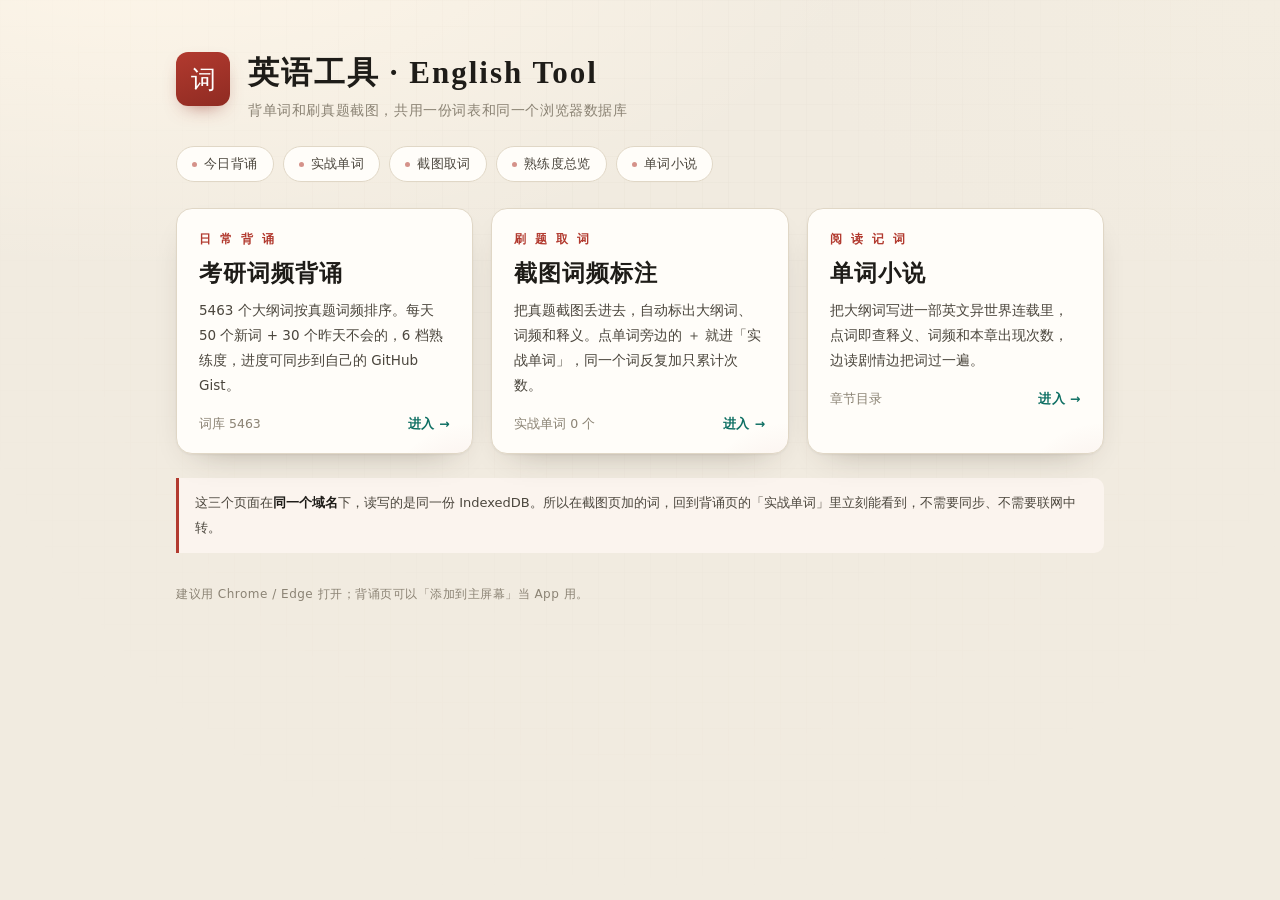
==== site/index.html @ 853e4bd9 "英语工具 English Tool：单词背诵 + 截图取词合并站点 - site/vocab：考研词频背诵（Vue3 + Dexie，PWA，Gist 同步） - site/shot：截图取词 + 词" ====
<!DOCTYPE html>
<html lang="zh-CN">
<head>
<meta charset="UTF-8">
<meta name="viewport" content="width=device-width, initial-scale=1.0">
<title>英语工具 · English Tool</title>
<style>
:root{
  --paper:#f1ebe0; --paper-2:#fbf8f2; --card:#fffdf9;
  --ink:#1e1c18; --ink-soft:#4b463d; --muted:#8b8374;
  --line:#e0d7c6; --seal:#b23a2f; --seal-dark:#8f2b22; --teal:#0e6f63;
  --serif:"Songti SC","Source Han Serif SC","Noto Serif SC",Georgia,"Times New Roman",serif;
  --sans:"PingFang SC","Microsoft YaHei","Hiragino Sans GB",system-ui,-apple-system,"Segoe UI",sans-serif;
}
*{box-sizing:border-box}
html,body{margin:0;padding:0}
body{
  font-family:var(--sans);color:var(--ink);background:var(--paper);
  min-height:100vh;-webkit-font-smoothing:antialiased;position:relative;overflow-x:hidden;
}
body::before{
  content:"";position:fixed;inset:0;z-index:-2;
  background:
    radial-gradient(1200px 600px at 12% -10%, #fff7ea 0%, transparent 60%),
    radial-gradient(900px 500px at 100% 0%, #f3ede1 0%, transparent 55%),
    var(--paper);
}
body::after{
  content:"";position:fixed;inset:0;z-index:-1;pointer-events:none;opacity:.5;
  background-image:
    linear-gradient(rgba(120,105,80,.05) 1px,transparent 1px),
    linear-gradient(90deg,rgba(120,105,80,.05) 1px,transparent 1px);
  background-size:26px 26px;
  mask-image:radial-gradient(circle at 50% 20%,#000 0%,transparent 82%);
  -webkit-mask-image:radial-gradient(circle at 50% 20%,#000 0%,transparent 82%);
}
.wrap{max-width:980px;margin:0 auto;padding:52px 26px 70px}

header{display:flex;align-items:flex-start;gap:18px;margin-bottom:26px;animation:rise .55s ease both}
.seal{
  flex:0 0 auto;width:54px;height:54px;border-radius:12px;
  background:linear-gradient(160deg,var(--seal),var(--seal-dark));color:#fff;
  display:grid;place-items:center;font-family:var(--serif);font-size:25px;
  box-shadow:0 8px 20px -10px rgba(143,43,34,.75);
}
.titles h1{font-family:var(--serif);font-size:31px;margin:0;letter-spacing:2px;font-weight:600}
.titles p{margin:8px 0 0;color:var(--muted);font-size:14px;letter-spacing:.6px}

/* 常用直达 */
.quick{
  display:flex;flex-wrap:wrap;gap:9px;margin:0 0 26px;
  animation:rise .6s ease .05s both;
}
.quick a{
  display:inline-flex;align-items:center;gap:7px;
  text-decoration:none;color:var(--ink-soft);background:var(--card);
  border:1px solid var(--line);border-radius:999px;
  padding:8px 15px;font-size:13px;letter-spacing:.4px;
  transition:color .16s,border-color .16s,transform .16s,box-shadow .16s;
}
.quick a:hover{color:var(--seal);border-color:#cdbda1;transform:translateY(-1px);
  box-shadow:0 8px 18px -14px rgba(50,40,25,.7)}
.quick .dot{width:5px;height:5px;border-radius:50%;background:var(--seal);opacity:.55}

.cards{display:grid;grid-template-columns:repeat(auto-fit,minmax(272px,1fr));gap:18px}
@media (max-width:720px){ .wrap{padding:32px 16px 50px} .titles h1{font-size:25px} }

.card{
  display:block;text-decoration:none;color:inherit;background:var(--card);
  border:1px solid var(--line);border-radius:16px;padding:22px 22px 20px;
  box-shadow:0 1px 2px rgba(50,40,25,.05),0 14px 34px -22px rgba(50,40,25,.45);
  transition:transform .18s ease,box-shadow .18s ease,border-color .18s ease;
  position:relative;overflow:hidden;
  animation:rise .6s ease both;
}
.card:nth-child(2){animation-delay:.06s}
.card:nth-child(3){animation-delay:.12s}
.card:hover{transform:translateY(-3px);border-color:#cbbc9f;
  box-shadow:0 2px 4px rgba(50,40,25,.06),0 22px 40px -24px rgba(50,40,25,.55)}
.card::after{
  content:"";position:absolute;inset:auto -30% -60% auto;width:180px;height:180px;
  border-radius:50%;background:radial-gradient(circle,rgba(178,58,47,.10),transparent 68%);
}
.kicker{font-size:12px;letter-spacing:2.4px;color:var(--seal);font-weight:600}
.card h2{font-family:var(--serif);font-size:23px;margin:10px 0 9px;letter-spacing:1px;font-weight:600}
.card p{margin:0;color:var(--ink-soft);font-size:13.5px;line-height:1.85}
.meta{display:flex;align-items:center;justify-content:space-between;margin-top:18px;font-size:12.5px;color:var(--muted)}
.go{color:var(--teal);font-weight:600;letter-spacing:.5px}
.card:hover .go{color:var(--seal)}

.note{
  margin-top:24px;border-left:3px solid var(--seal);background:#fbf4ee;
  padding:13px 16px;border-radius:0 10px 10px 0;color:var(--ink-soft);
  font-size:13px;line-height:1.9;
}
.note b{color:var(--ink)}
footer{margin-top:30px;color:var(--muted);font-size:12px;letter-spacing:.5px;line-height:1.9}

@keyframes rise{from{opacity:0;transform:translateY(14px)}to{opacity:1;transform:none}}
</style>
</head>
<body>
<div class="wrap">
  <header>
    <div class="seal">词</div>
    <div class="titles">
      <h1>英语工具 · English Tool</h1>
      <p>背单词和刷真题截图，共用一份词表和同一个浏览器数据库</p>
    </div>
  </header>

  <nav class="quick">
    <a href="vocab/"><span class="dot"></span>今日背诵</a>
    <a href="vocab/#practice"><span class="dot"></span>实战单词</a>
    <a href="shot/"><span class="dot"></span>截图取词</a>
    <a href="vocab/#dashboard"><span class="dot"></span>熟练度总览</a>
    <a href="novel/" id="quickNovel" hidden><span class="dot"></span>单词小说</a>
  </nav>

  <div class="cards">
    <a class="card" href="vocab/">
      <div class="kicker">日 常 背 诵</div>
      <h2>考研词频背诵</h2>
      <p>5463 个大纲词按真题词频排序。每天 50 个新词 + 30 个昨天不会的，6 档熟练度，进度可同步到自己的 GitHub Gist。</p>
      <div class="meta"><span id="vocabStat">词库 5463</span><span class="go">进入 →</span></div>
    </a>

    <a class="card" href="shot/">
      <div class="kicker">刷 题 取 词</div>
      <h2>截图词频标注</h2>
      <p>把真题截图丢进去，自动标出大纲词、词频和释义。点单词旁边的 ＋ 就进「实战单词」，同一个词反复加只累计次数。</p>
      <div class="meta"><span id="practiceStat">实战单词 —</span><span class="go">进入 →</span></div>
    </a>

    <a class="card" href="novel/" id="novelCard" hidden>
      <div class="kicker">阅 读 记 词</div>
      <h2>单词小说</h2>
      <p>把大纲词写进一部英文异世界连载里，点词即查释义、词频和本章出现次数，边读剧情边把词过一遍。</p>
      <div class="meta"><span id="novelStat">章节目录</span><span class="go">进入 →</span></div>
    </a>
  </div>

  <div class="note">
    这三个页面在<b>同一个域名</b>下，读写的是同一份 IndexedDB。所以在截图页加的词，回到背诵页的「实战单词」里立刻能看到，不需要同步、不需要联网中转。
  </div>

  <footer id="foot">建议用 Chrome / Edge 打开；背诵页可以「添加到主屏幕」当 App 用。</footer>
</div>

<!-- 只为在首页显示几个数字，读的是同一份数据库 -->
<script src="vocab/js/vendor/dexie.min.js"></script>
<script src="vocab/js/db.js?v=17"></script>
<script>
(function () {
  var $ = function (id) { return document.getElementById(id); };

  try {
    // 首屏可能还没导入词库（只在背诵页第一次打开时才导），这里先确保有数据
    var ready = DB.initWordsData ? DB.initWordsData().catch(function () {}) : Promise.resolve();

    ready.then(function () {
      return DB.getPracticeCount().then(function (n) {
        $('practiceStat').textContent = '实战单词 ' + (n || 0) + ' 个';
      });
    }).catch(function () {});

    ready.then(function () {
      return DB.getProgress().then(function (s) {
        if (s && s.total > 0) {
          $('vocabStat').textContent = s.learned ? ('已学 ' + s.learned + ' / ' + s.total) : ('词库 ' + s.total + ' 词');
        }
      });
    }).catch(function () {});
  } catch (e) {}

  // 「单词小说」只有本地才有（从旁边的项目目录直接挂载），线上部署不会带
  fetch('novel/index.html', { method: 'HEAD' })
    .then(function (r) {
      if (!r.ok) return;
      $('novelCard').hidden = false;
      $('quickNovel').hidden = false;
      fetch('novel/data/chapters.json')
        .then(function (r2) { return r2.ok ? r2.json() : null; })
        .then(function (d) {
          var n = d && (d.chapters ? d.chapters.length : (Array.isArray(d) ? d.length : 0));
          if (n) $('novelStat').textContent = '已连载 ' + n + ' 章';
        })
        .catch(function () {});
    })
    .catch(function () {});

  // 本地访问时补一句提示，免得分不清线上和本机
  if (location.hostname === 'localhost' || location.hostname === '127.0.0.1') {
    $('foot').textContent = '本地服务：' + location.origin + ' · 关闭启动窗口即停止。背诵页可以「添加到主屏幕」当 App 用。';
  }
})();
</script>
</body>
</html>
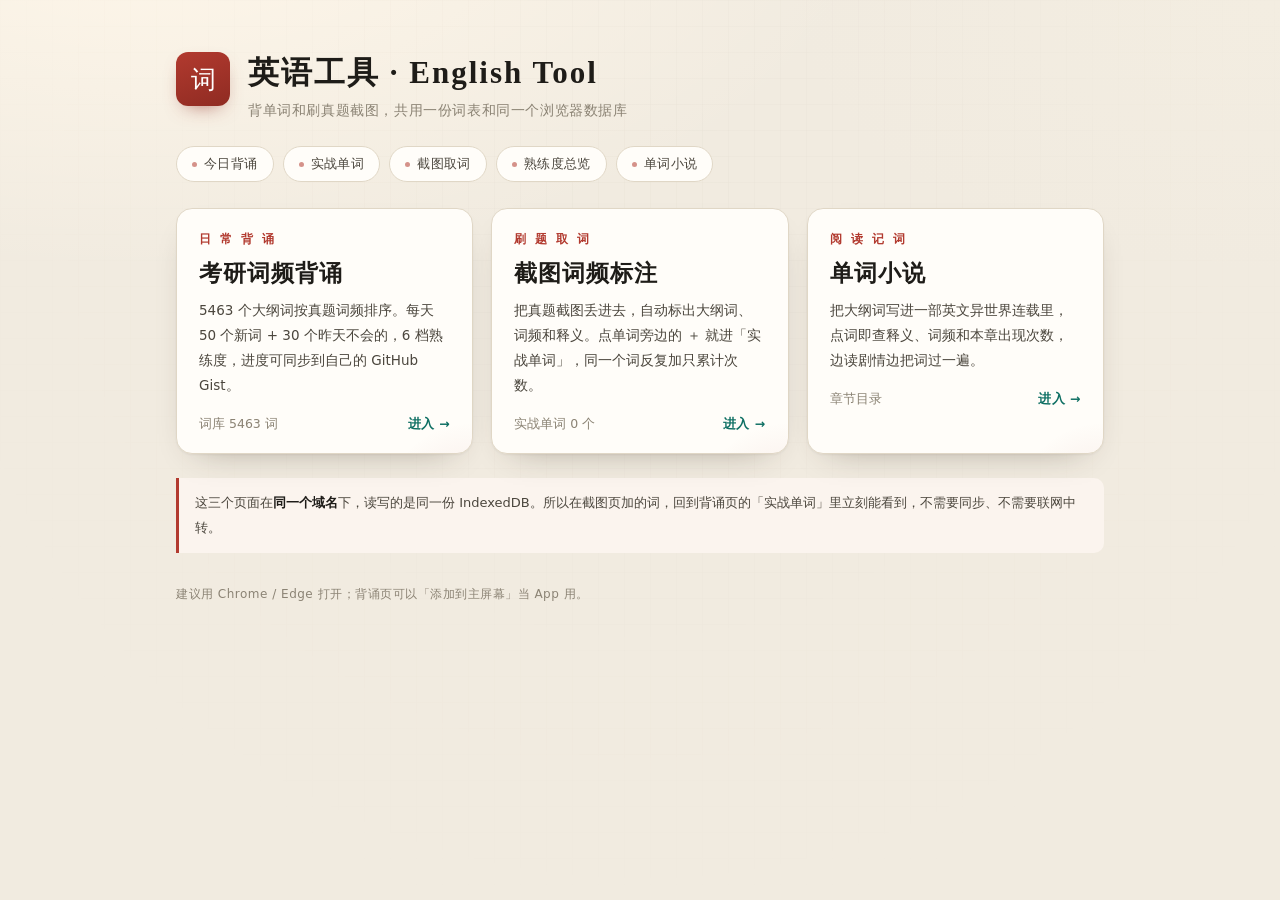
==== commit e437e7cf: "优化统计刷新与词表查询：缓存词频索引、批量查询替代 N+1 同时修复首页词库路径 404，清理旧 PracticeSync 死代码，并把含 Token 的本地备忘加入 .gitignore。" ====
--- a/site/index.html
+++ b/site/index.html
@@ -149,7 +149,7 @@
 
 <!-- 只为在首页显示几个数字，读的是同一份数据库 -->
 <script src="vocab/js/vendor/dexie.min.js"></script>
-<script src="vocab/js/db.js?v=17"></script>
+<script src="vocab/js/db.js?v=19"></script>
 <script>
 (function () {
   var $ = function (id) { return document.getElementById(id); };
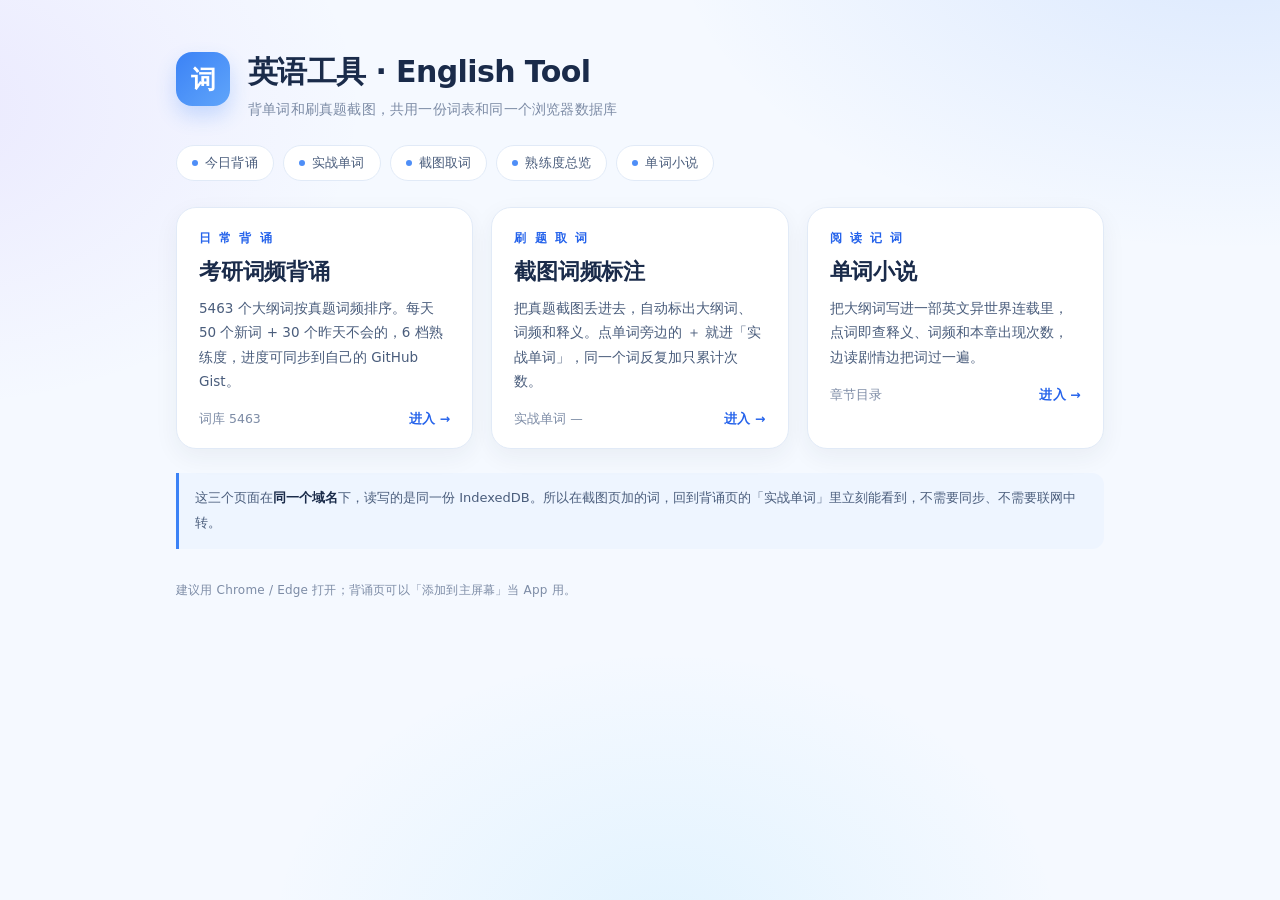
==== commit 577a7cce: "界面改版：蓝色清爽视觉，熟练度词表与覆盖率置顶 - 首页、背单词、截图页统一蓝白配色与圆角卡片 - 仪表盘顺序改为覆盖率 → 熟练度词表 → 任务 - 未学习单独入口，词频由排名改为出现次数" ====
--- a/site/index.html
+++ b/site/index.html
@@ -6,10 +6,9 @@
 <title>英语工具 · English Tool</title>
 <style>
 :root{
-  --paper:#f1ebe0; --paper-2:#fbf8f2; --card:#fffdf9;
-  --ink:#1e1c18; --ink-soft:#4b463d; --muted:#8b8374;
-  --line:#e0d7c6; --seal:#b23a2f; --seal-dark:#8f2b22; --teal:#0e6f63;
-  --serif:"Songti SC","Source Han Serif SC","Noto Serif SC",Georgia,"Times New Roman",serif;
+  --paper:#f5f9ff; --paper-2:#fbfdff; --card:#ffffff;
+  --ink:#1a2b4a; --ink-soft:#4a5d7c; --muted:#7d8ca6;
+  --line:#e1eaf7; --seal:#3b82f6; --seal-dark:#2563eb; --teal:#2563eb;
   --sans:"PingFang SC","Microsoft YaHei","Hiragino Sans GB",system-ui,-apple-system,"Segoe UI",sans-serif;
 }
 *{box-sizing:border-box}
@@ -21,30 +20,22 @@
 body::before{
   content:"";position:fixed;inset:0;z-index:-2;
   background:
-    radial-gradient(1200px 600px at 12% -10%, #fff7ea 0%, transparent 60%),
-    radial-gradient(900px 500px at 100% 0%, #f3ede1 0%, transparent 55%),
+    radial-gradient(900px 520px at 96% -8%, rgba(59,130,246,.14), transparent 62%),
+    radial-gradient(760px 520px at -6% 12%, rgba(139,92,246,.10), transparent 58%),
+    radial-gradient(640px 460px at 52% 104%, rgba(56,189,248,.10), transparent 62%),
     var(--paper);
-}
-body::after{
-  content:"";position:fixed;inset:0;z-index:-1;pointer-events:none;opacity:.5;
-  background-image:
-    linear-gradient(rgba(120,105,80,.05) 1px,transparent 1px),
-    linear-gradient(90deg,rgba(120,105,80,.05) 1px,transparent 1px);
-  background-size:26px 26px;
-  mask-image:radial-gradient(circle at 50% 20%,#000 0%,transparent 82%);
-  -webkit-mask-image:radial-gradient(circle at 50% 20%,#000 0%,transparent 82%);
 }
 .wrap{max-width:980px;margin:0 auto;padding:52px 26px 70px}
 
 header{display:flex;align-items:flex-start;gap:18px;margin-bottom:26px;animation:rise .55s ease both}
 .seal{
-  flex:0 0 auto;width:54px;height:54px;border-radius:12px;
-  background:linear-gradient(160deg,var(--seal),var(--seal-dark));color:#fff;
-  display:grid;place-items:center;font-family:var(--serif);font-size:25px;
-  box-shadow:0 8px 20px -10px rgba(143,43,34,.75);
+  flex:0 0 auto;width:54px;height:54px;border-radius:16px;
+  background:linear-gradient(135deg,var(--seal),#60a5fa);color:#fff;
+  display:grid;place-items:center;font-size:25px;font-weight:800;
+  box-shadow:0 10px 20px rgba(59,130,246,.24);
 }
-.titles h1{font-family:var(--serif);font-size:31px;margin:0;letter-spacing:2px;font-weight:600}
-.titles p{margin:8px 0 0;color:var(--muted);font-size:14px;letter-spacing:.6px}
+.titles h1{font-size:30px;margin:0;letter-spacing:-.02em;font-weight:800}
+.titles p{margin:8px 0 0;color:var(--muted);font-size:14px;letter-spacing:.2px}
 
 /* 常用直达 */
 .quick{
@@ -55,46 +46,42 @@
   display:inline-flex;align-items:center;gap:7px;
   text-decoration:none;color:var(--ink-soft);background:var(--card);
   border:1px solid var(--line);border-radius:999px;
-  padding:8px 15px;font-size:13px;letter-spacing:.4px;
+  padding:8px 15px;font-size:13px;letter-spacing:.2px;
   transition:color .16s,border-color .16s,transform .16s,box-shadow .16s;
 }
-.quick a:hover{color:var(--seal);border-color:#cdbda1;transform:translateY(-1px);
-  box-shadow:0 8px 18px -14px rgba(50,40,25,.7)}
-.quick .dot{width:5px;height:5px;border-radius:50%;background:var(--seal);opacity:.55}
+.quick a:hover{color:var(--seal-dark);border-color:var(--line);transform:translateY(-1px);
+  box-shadow:0 8px 18px -14px rgba(26,43,74,.7)}
+.quick .dot{width:6px;height:6px;border-radius:50%;background:var(--seal);opacity:.9}
 
 .cards{display:grid;grid-template-columns:repeat(auto-fit,minmax(272px,1fr));gap:18px}
-@media (max-width:720px){ .wrap{padding:32px 16px 50px} .titles h1{font-size:25px} }
+@media (max-width:720px){ .wrap{padding:32px 16px 50px} .titles h1{font-size:24px} }
 
 .card{
   display:block;text-decoration:none;color:inherit;background:var(--card);
-  border:1px solid var(--line);border-radius:16px;padding:22px 22px 20px;
-  box-shadow:0 1px 2px rgba(50,40,25,.05),0 14px 34px -22px rgba(50,40,25,.45);
+  border:1px solid var(--line);border-radius:20px;padding:22px 22px 20px;
+  box-shadow:0 8px 24px rgba(26,43,74,.06);
   transition:transform .18s ease,box-shadow .18s ease,border-color .18s ease;
   position:relative;overflow:hidden;
   animation:rise .6s ease both;
 }
 .card:nth-child(2){animation-delay:.06s}
 .card:nth-child(3){animation-delay:.12s}
-.card:hover{transform:translateY(-3px);border-color:#cbbc9f;
-  box-shadow:0 2px 4px rgba(50,40,25,.06),0 22px 40px -24px rgba(50,40,25,.55)}
-.card::after{
-  content:"";position:absolute;inset:auto -30% -60% auto;width:180px;height:180px;
-  border-radius:50%;background:radial-gradient(circle,rgba(178,58,47,.10),transparent 68%);
-}
-.kicker{font-size:12px;letter-spacing:2.4px;color:var(--seal);font-weight:600}
-.card h2{font-family:var(--serif);font-size:23px;margin:10px 0 9px;letter-spacing:1px;font-weight:600}
-.card p{margin:0;color:var(--ink-soft);font-size:13.5px;line-height:1.85}
+.card:hover{transform:translateY(-3px);border-color:var(--line);
+  box-shadow:0 18px 40px -24px rgba(26,43,74,.45)}
+.kicker{font-size:12px;letter-spacing:2px;color:var(--seal-dark);font-weight:700}
+.card h2{font-size:22px;margin:10px 0 9px;letter-spacing:-.01em;font-weight:800}
+.card p{margin:0;color:var(--ink-soft);font-size:13.5px;line-height:1.8}
 .meta{display:flex;align-items:center;justify-content:space-between;margin-top:18px;font-size:12.5px;color:var(--muted)}
-.go{color:var(--teal);font-weight:600;letter-spacing:.5px}
-.card:hover .go{color:var(--seal)}
+.go{color:var(--teal);font-weight:700;letter-spacing:.2px}
+.card:hover .go{color:var(--seal-dark)}
 
 .note{
-  margin-top:24px;border-left:3px solid var(--seal);background:#fbf4ee;
-  padding:13px 16px;border-radius:0 10px 10px 0;color:var(--ink-soft);
+  margin-top:24px;border-left:3px solid var(--seal);background:#eef5ff;
+  padding:13px 16px;border-radius:0 12px 12px 0;color:var(--ink-soft);
   font-size:13px;line-height:1.9;
 }
 .note b{color:var(--ink)}
-footer{margin-top:30px;color:var(--muted);font-size:12px;letter-spacing:.5px;line-height:1.9}
+footer{margin-top:30px;color:var(--muted);font-size:12px;letter-spacing:.2px;line-height:1.9}
 
 @keyframes rise{from{opacity:0;transform:translateY(14px)}to{opacity:1;transform:none}}
 </style>
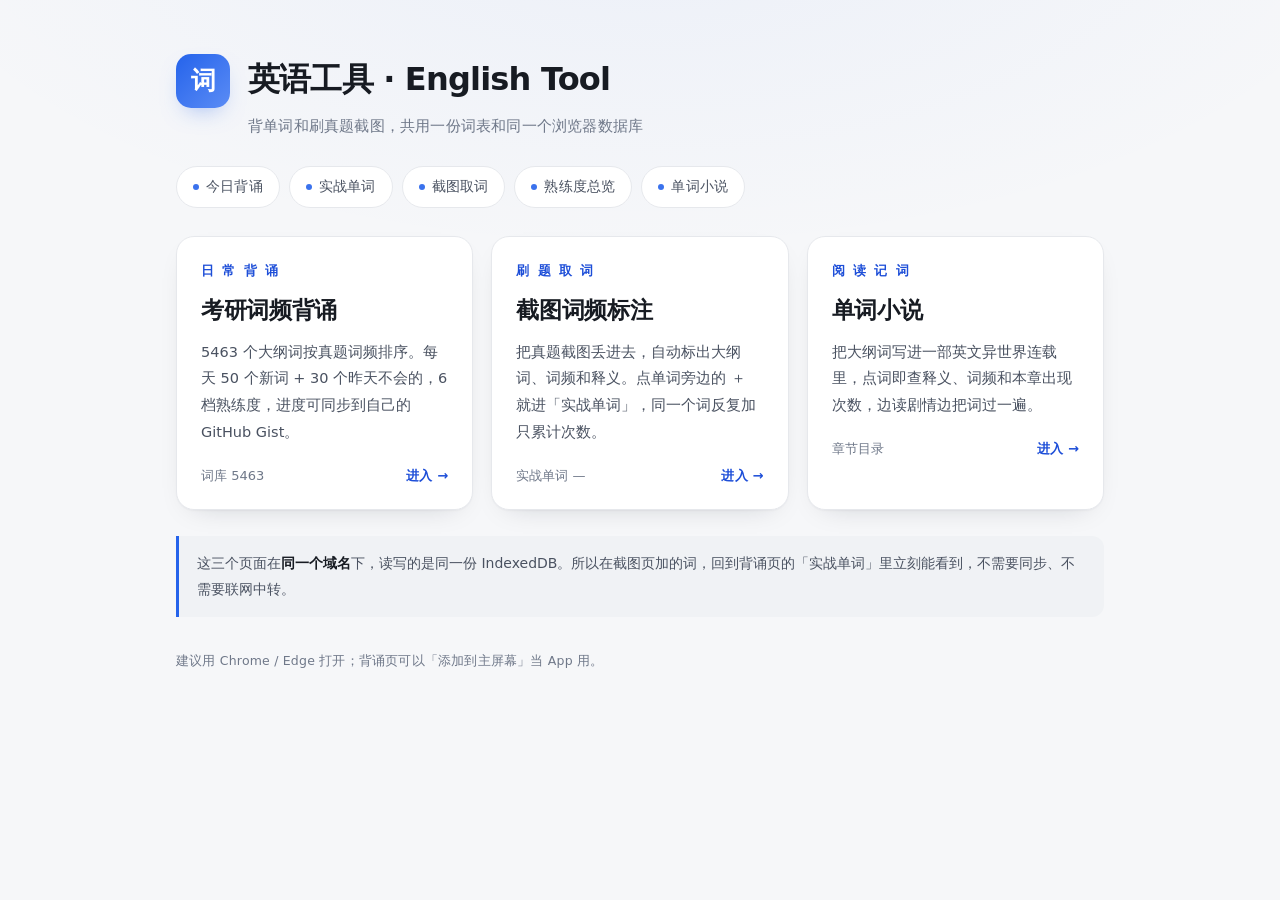
==== commit 16b6d2c1: "统一全站视觉层级与按钮配色，单词发音改用真人录音 - 中性底色、更大字号、克制的蓝色点缀，统一圆角与边框阴影 - 次要按钮、朗读、词表入口等补充淡蓝底色 - 熟练度配色改为红橙琥珀青蓝绿，更易区分 -" ====
--- a/site/index.html
+++ b/site/index.html
@@ -6,82 +6,82 @@
 <title>英语工具 · English Tool</title>
 <style>
 :root{
-  --paper:#f5f9ff; --paper-2:#fbfdff; --card:#ffffff;
-  --ink:#1a2b4a; --ink-soft:#4a5d7c; --muted:#7d8ca6;
-  --line:#e1eaf7; --seal:#3b82f6; --seal-dark:#2563eb; --teal:#2563eb;
+  --paper:#f6f7f9; --paper-2:#fbfbfc; --card:#ffffff;
+  --ink:#171b22; --ink-soft:#4a5261; --muted:#6f7889;
+  --line:#e6e8ec; --seal:#2563eb; --seal-dark:#1d4ed8; --teal:#1d4ed8;
   --sans:"PingFang SC","Microsoft YaHei","Hiragino Sans GB",system-ui,-apple-system,"Segoe UI",sans-serif;
 }
 *{box-sizing:border-box}
 html,body{margin:0;padding:0}
 body{
   font-family:var(--sans);color:var(--ink);background:var(--paper);
-  min-height:100vh;-webkit-font-smoothing:antialiased;position:relative;overflow-x:hidden;
+  font-size:16px;line-height:1.6;
+  min-height:100vh;-webkit-font-smoothing:antialiased;text-rendering:optimizeLegibility;
+  position:relative;overflow-x:hidden;
 }
 body::before{
   content:"";position:fixed;inset:0;z-index:-2;
   background:
-    radial-gradient(900px 520px at 96% -8%, rgba(59,130,246,.14), transparent 62%),
-    radial-gradient(760px 520px at -6% 12%, rgba(139,92,246,.10), transparent 58%),
-    radial-gradient(640px 460px at 52% 104%, rgba(56,189,248,.10), transparent 62%),
+    radial-gradient(1100px 520px at 50% -12%, rgba(37,99,235,.05), transparent 70%),
     var(--paper);
 }
-.wrap{max-width:980px;margin:0 auto;padding:52px 26px 70px}
+.wrap{max-width:980px;margin:0 auto;padding:54px 26px 70px}
 
-header{display:flex;align-items:flex-start;gap:18px;margin-bottom:26px;animation:rise .55s ease both}
+header{display:flex;align-items:flex-start;gap:18px;margin-bottom:28px;animation:rise .55s ease both}
 .seal{
-  flex:0 0 auto;width:54px;height:54px;border-radius:16px;
-  background:linear-gradient(135deg,var(--seal),#60a5fa);color:#fff;
+  flex:0 0 auto;width:54px;height:54px;border-radius:15px;
+  background:linear-gradient(135deg,var(--seal),#5b8cf5);color:#fff;
   display:grid;place-items:center;font-size:25px;font-weight:800;
-  box-shadow:0 10px 20px rgba(59,130,246,.24);
+  box-shadow:0 10px 24px -12px rgba(37,99,235,.55);
 }
-.titles h1{font-size:30px;margin:0;letter-spacing:-.02em;font-weight:800}
-.titles p{margin:8px 0 0;color:var(--muted);font-size:14px;letter-spacing:.2px}
+.titles h1{font-size:32px;margin:0;letter-spacing:-.025em;font-weight:800;color:var(--ink)}
+.titles p{margin:9px 0 0;color:var(--muted);font-size:15px;letter-spacing:.2px;line-height:1.6}
 
 /* 常用直达 */
 .quick{
-  display:flex;flex-wrap:wrap;gap:9px;margin:0 0 26px;
+  display:flex;flex-wrap:wrap;gap:9px;margin:0 0 28px;
   animation:rise .6s ease .05s both;
 }
 .quick a{
   display:inline-flex;align-items:center;gap:7px;
   text-decoration:none;color:var(--ink-soft);background:var(--card);
   border:1px solid var(--line);border-radius:999px;
-  padding:8px 15px;font-size:13px;letter-spacing:.2px;
+  padding:9px 16px;font-size:13.5px;letter-spacing:.2px;
   transition:color .16s,border-color .16s,transform .16s,box-shadow .16s;
 }
-.quick a:hover{color:var(--seal-dark);border-color:var(--line);transform:translateY(-1px);
-  box-shadow:0 8px 18px -14px rgba(26,43,74,.7)}
+.quick a:hover{color:var(--seal-dark);border-color:#c9d3e6;transform:translateY(-1px);
+  box-shadow:0 8px 18px -14px rgba(17,24,39,.5)}
 .quick .dot{width:6px;height:6px;border-radius:50%;background:var(--seal);opacity:.9}
 
 .cards{display:grid;grid-template-columns:repeat(auto-fit,minmax(272px,1fr));gap:18px}
-@media (max-width:720px){ .wrap{padding:32px 16px 50px} .titles h1{font-size:24px} }
+@media (max-width:720px){ .wrap{padding:34px 16px 52px} .titles h1{font-size:25px} .titles p{font-size:14px} }
 
 .card{
   display:block;text-decoration:none;color:inherit;background:var(--card);
-  border:1px solid var(--line);border-radius:20px;padding:22px 22px 20px;
-  box-shadow:0 8px 24px rgba(26,43,74,.06);
+  border:1px solid var(--line);border-radius:18px;padding:24px 24px 22px;
+  box-shadow:0 1px 2px rgba(17,24,39,.04), 0 10px 28px -18px rgba(17,24,39,.25);
   transition:transform .18s ease,box-shadow .18s ease,border-color .18s ease;
   position:relative;overflow:hidden;
   animation:rise .6s ease both;
 }
 .card:nth-child(2){animation-delay:.06s}
 .card:nth-child(3){animation-delay:.12s}
-.card:hover{transform:translateY(-3px);border-color:var(--line);
-  box-shadow:0 18px 40px -24px rgba(26,43,74,.45)}
-.kicker{font-size:12px;letter-spacing:2px;color:var(--seal-dark);font-weight:700}
-.card h2{font-size:22px;margin:10px 0 9px;letter-spacing:-.01em;font-weight:800}
-.card p{margin:0;color:var(--ink-soft);font-size:13.5px;line-height:1.8}
-.meta{display:flex;align-items:center;justify-content:space-between;margin-top:18px;font-size:12.5px;color:var(--muted)}
+.card:hover{transform:translateY(-3px);border-color:#d5dbe6;
+  box-shadow:0 1px 2px rgba(17,24,39,.04), 0 20px 40px -22px rgba(17,24,39,.32)}
+.kicker{font-size:12.5px;letter-spacing:2px;color:var(--seal-dark);font-weight:700}
+.card h2{font-size:23px;margin:11px 0 10px;letter-spacing:-.015em;font-weight:800;color:var(--ink)}
+.card p{margin:0;color:var(--ink-soft);font-size:14.5px;line-height:1.85}
+.meta{display:flex;align-items:center;justify-content:space-between;margin-top:20px;font-size:13px;color:var(--muted)}
 .go{color:var(--teal);font-weight:700;letter-spacing:.2px}
 .card:hover .go{color:var(--seal-dark)}
 
 .note{
-  margin-top:24px;border-left:3px solid var(--seal);background:#eef5ff;
-  padding:13px 16px;border-radius:0 12px 12px 0;color:var(--ink-soft);
-  font-size:13px;line-height:1.9;
+  margin-top:26px;border-left:3px solid var(--seal);background:#f0f2f5;
+  padding:14px 18px;border-radius:0 12px 12px 0;color:var(--ink-soft);
+  font-size:14px;line-height:1.9;
 }
 .note b{color:var(--ink)}
-footer{margin-top:30px;color:var(--muted);font-size:12px;letter-spacing:.2px;line-height:1.9}
+footer{margin-top:32px;color:var(--muted);font-size:12.5px;letter-spacing:.2px;line-height:1.9}
 
 @keyframes rise{from{opacity:0;transform:translateY(14px)}to{opacity:1;transform:none}}
 </style>
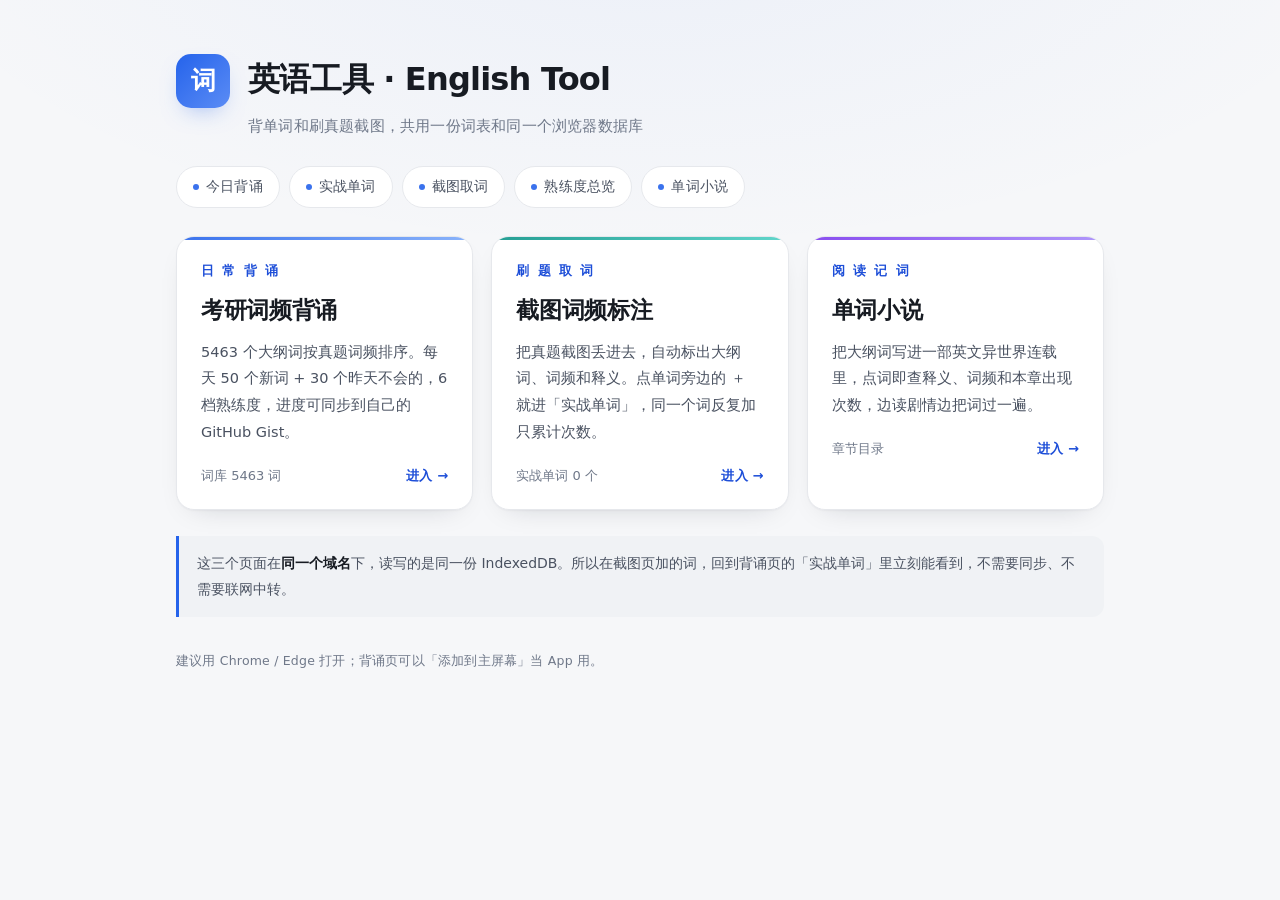
==== commit 1d429a15: "Update project 周二 2026/11/03 16:14:01.88" ====
--- a/site/index.html
+++ b/site/index.html
@@ -68,6 +68,11 @@
 .card:nth-child(3){animation-delay:.12s}
 .card:hover{transform:translateY(-3px);border-color:#d5dbe6;
   box-shadow:0 1px 2px rgba(17,24,39,.04), 0 20px 40px -22px rgba(17,24,39,.32)}
+/* 顶部细色条：给三张入口卡一点颜色，但不抢内容 */
+.card::before{content:"";position:absolute;top:0;left:0;right:0;height:3px;
+  background:linear-gradient(90deg,var(--seal),#7dabfa);opacity:.9}
+.card:nth-child(2)::before{background:linear-gradient(90deg,#0d9488,#4fd1c5)}
+.card:nth-child(3)::before{background:linear-gradient(90deg,#7c3aed,#a78bfa)}
 .kicker{font-size:12.5px;letter-spacing:2px;color:var(--seal-dark);font-weight:700}
 .card h2{font-size:23px;margin:11px 0 10px;letter-spacing:-.015em;font-weight:800;color:var(--ink)}
 .card p{margin:0;color:var(--ink-soft);font-size:14.5px;line-height:1.85}
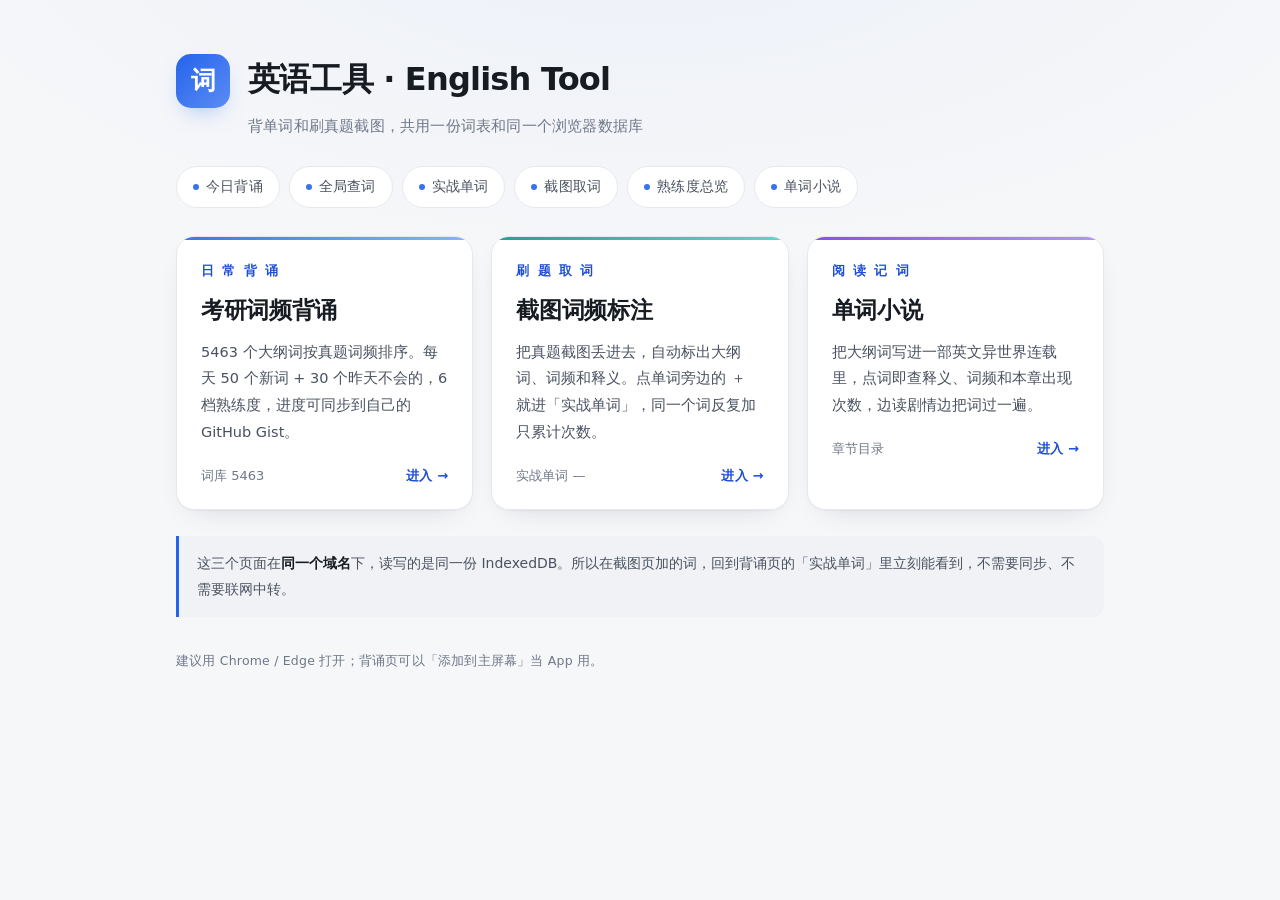
==== commit 2ec304e6: "新增全局查词：支持英文、中文与形近词 - 顶部导航加「查词」，也支持 /vocab/#search 与首页快捷入口 - 覆盖全部词频表：英文按单词/其他拼写匹配，中文按释义匹配 - 结果按匹配程度和词" ====
--- a/site/index.html
+++ b/site/index.html
@@ -103,6 +103,7 @@
 
   <nav class="quick">
     <a href="vocab/"><span class="dot"></span>今日背诵</a>
+    <a href="vocab/#search"><span class="dot"></span>全局查词</a>
     <a href="vocab/#practice"><span class="dot"></span>实战单词</a>
     <a href="shot/"><span class="dot"></span>截图取词</a>
     <a href="vocab/#dashboard"><span class="dot"></span>熟练度总览</a>
